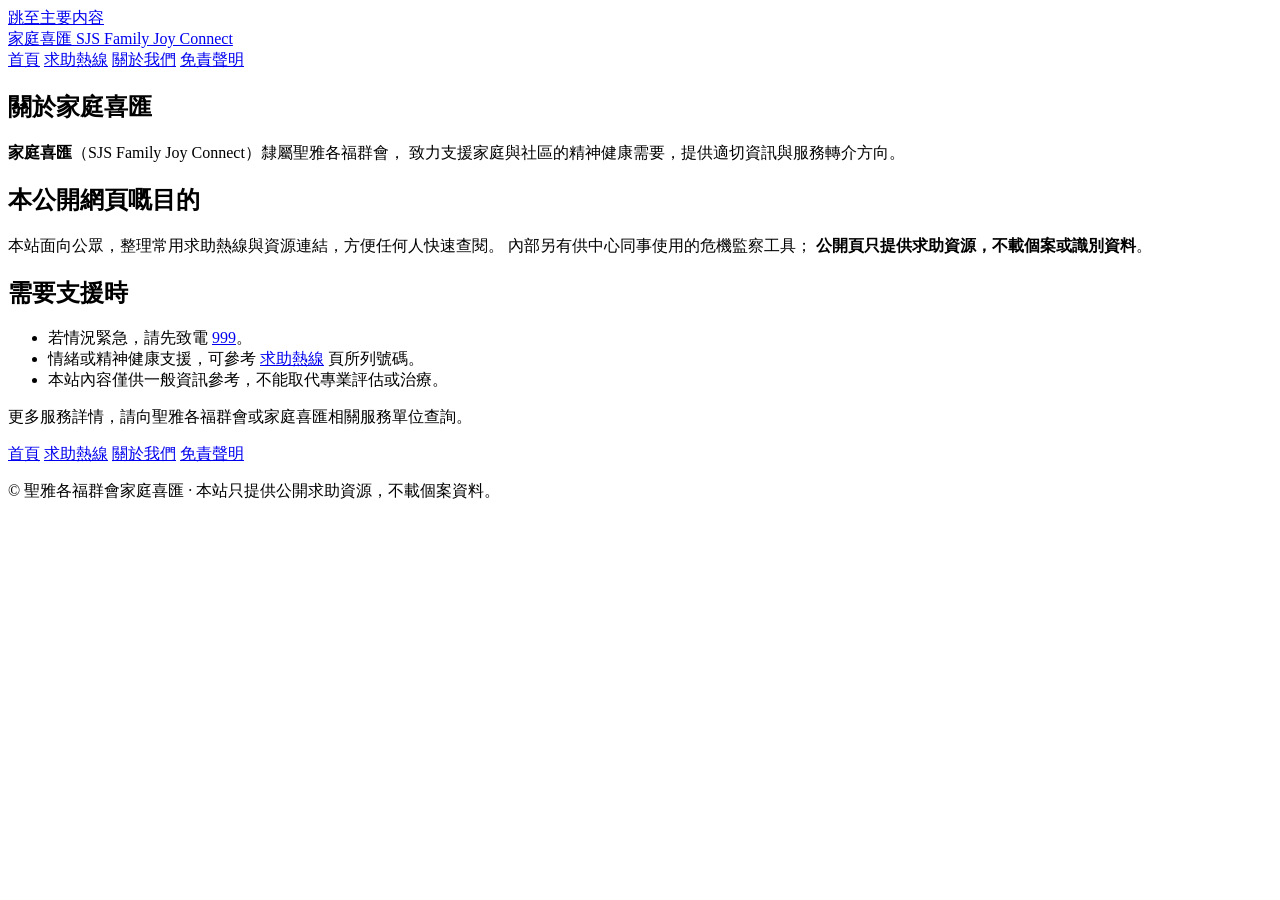
==== about.html @ 3e7db706 "Add Family Joy Connect MH public resource site" ====
<!DOCTYPE html>
<html lang="zh-Hant">
<head>
  <meta charset="utf-8">
  <meta name="viewport" content="width=device-width, initial-scale=1">
  <meta name="description" content="關於聖雅各福群會家庭喜匯（SJS Family Joy Connect）。">
  <title>關於我們｜家庭喜匯</title>
  <link rel="stylesheet" href="styles.css">
</head>
<body>
  <a class="skip-link" href="#main">跳至主要内容</a>

  <header class="site-header">
    <div class="header-inner">
      <a class="brand" href="index.html">
        <span class="brand-name">家庭喜匯</span>
        <span class="brand-sub">SJS Family Joy Connect</span>
      </a>
      <nav class="nav" aria-label="主要導覽">
        <a href="index.html">首頁</a>
        <a href="hotlines.html">求助熱線</a>
        <a href="about.html" aria-current="page">關於我們</a>
        <a href="disclaimer.html">免責聲明</a>
      </nav>
    </div>
  </header>

  <main id="main">
    <article class="prose">
      <h1>關於家庭喜匯</h1>
      <p>
        <strong>家庭喜匯</strong>（SJS Family Joy Connect）隸屬聖雅各福群會，
        致力支援家庭與社區的精神健康需要，提供適切資訊與服務轉介方向。
      </p>
      <h2>本公開網頁嘅目的</h2>
      <p>
        本站面向公眾，整理常用求助熱線與資源連結，方便任何人快速查閱。
        內部另有供中心同事使用的危機監察工具；
        <strong>公開頁只提供求助資源，不載個案或識別資料</strong>。
      </p>
      <h2>需要支援時</h2>
      <ul>
        <li>若情況緊急，請先致電 <a href="tel:999">999</a>。</li>
        <li>情緒或精神健康支援，可參考 <a href="hotlines.html">求助熱線</a> 頁所列號碼。</li>
        <li>本站內容僅供一般資訊參考，不能取代專業評估或治療。</li>
      </ul>
      <p>
        更多服務詳情，請向聖雅各福群會或家庭喜匯相關服務單位查詢。
      </p>
    </article>
  </main>

  <footer class="site-footer">
    <div class="footer-inner">
      <nav class="footer-nav" aria-label="頁尾導覽">
        <a href="index.html">首頁</a>
        <a href="hotlines.html">求助熱線</a>
        <a href="about.html">關於我們</a>
        <a href="disclaimer.html">免責聲明</a>
      </nav>
      <p class="footer-copy">
        © 聖雅各福群會家庭喜匯 · 本站只提供公開求助資源，不載個案資料。
      </p>
    </div>
  </footer>
</body>
</html>
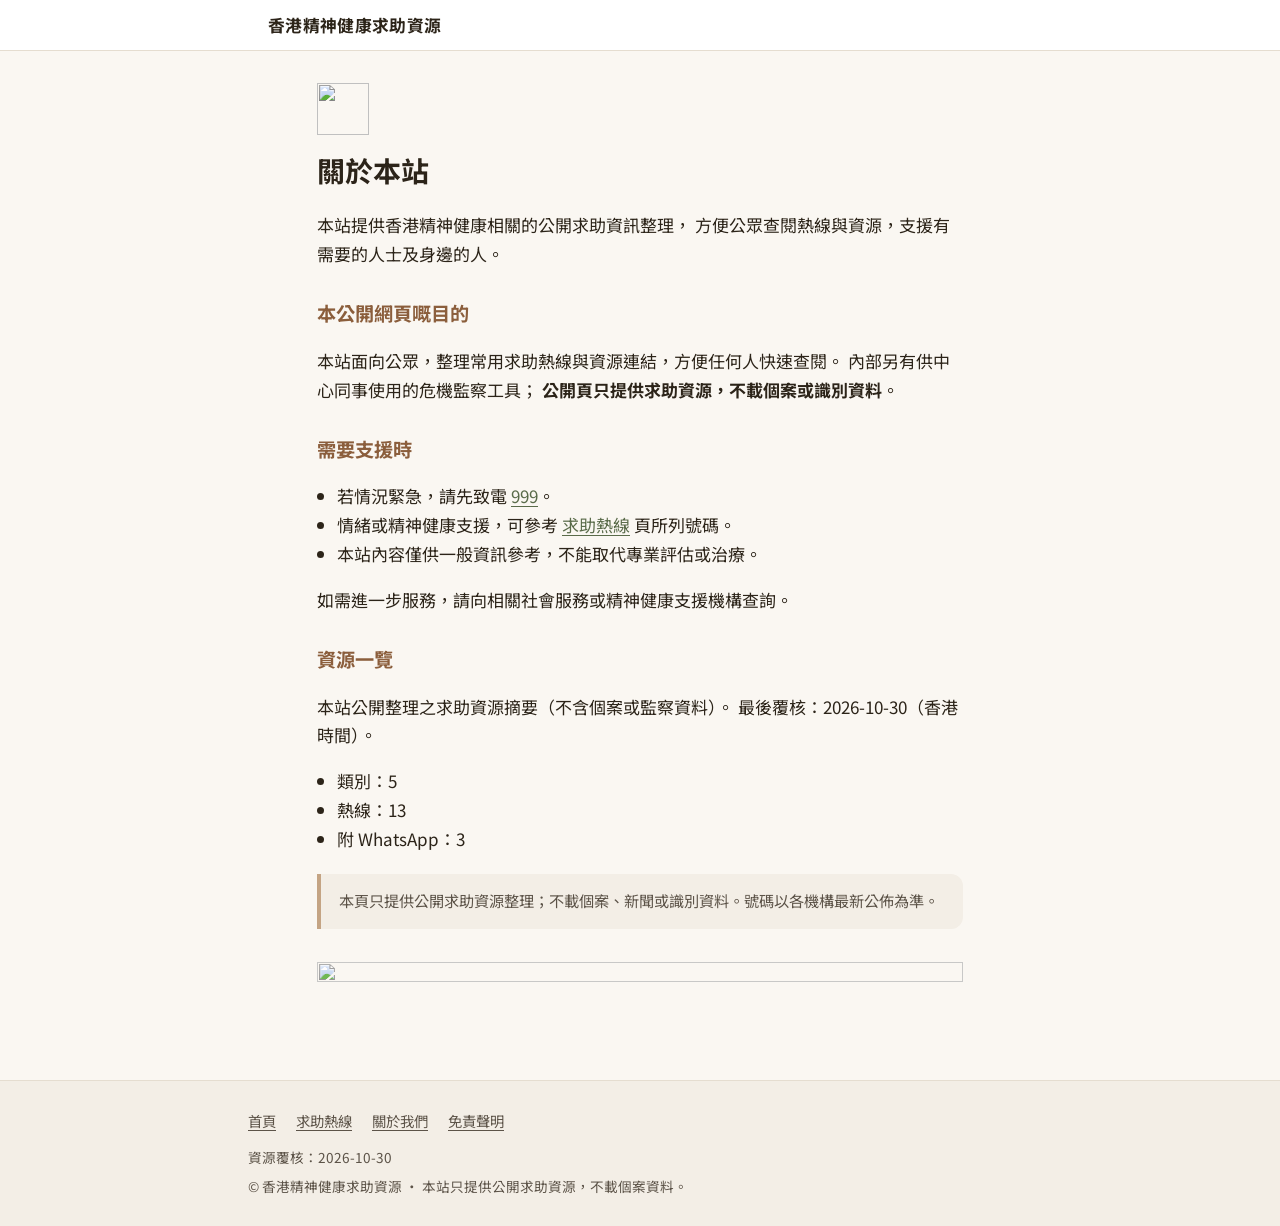
==== commit d2a76aee: "Neutral public MH help resources + assets (Pages)" ====
--- a/about.html
+++ b/about.html
@@ -3,8 +3,12 @@
 <head>
   <meta charset="utf-8">
   <meta name="viewport" content="width=device-width, initial-scale=1">
-  <meta name="description" content="關於聖雅各福群會家庭喜匯（SJS Family Joy Connect）。">
-  <title>關於我們｜家庭喜匯</title>
+  <meta name="description" content="關於香港精神健康求助資源公開網頁。">
+  <title>關於我們｜香港精神健康求助資源</title>
+  <link rel="preconnect" href="https://fonts.googleapis.com">
+  <link rel="preconnect" href="https://fonts.gstatic.com" crossorigin>
+  <link href="https://fonts.googleapis.com/css2?family=Noto+Sans+TC:wght@400;600;700&display=swap" rel="stylesheet">
+  <link rel="icon" href="assets/favicon-mark.svg" type="image/svg+xml">
   <link rel="stylesheet" href="styles.css">
 </head>
 <body>
@@ -13,24 +17,32 @@
   <header class="site-header">
     <div class="header-inner">
       <a class="brand" href="index.html">
-        <span class="brand-name">家庭喜匯</span>
-        <span class="brand-sub">SJS Family Joy Connect</span>
+        <span class="brand-name">香港精神健康求助資源</span>
       </a>
-      <nav class="nav" aria-label="主要導覽">
-        <a href="index.html">首頁</a>
-        <a href="hotlines.html">求助熱線</a>
-        <a href="about.html" aria-current="page">關於我們</a>
-        <a href="disclaimer.html">免責聲明</a>
-      </nav>
+      <details class="nav-drawer">
+        <summary class="nav-toggle">
+          <span class="nav-toggle-label-closed">開啟選單</span>
+          <span class="nav-toggle-label-open">關閉選單</span>
+        </summary>
+        <nav class="nav" aria-label="主要導覽">
+          <a href="index.html">首頁</a>
+          <a href="hotlines.html">求助熱線</a>
+          <a href="about.html" aria-current="page">關於我們</a>
+          <a href="disclaimer.html">免責聲明</a>
+        </nav>
+      </details>
     </div>
   </header>
 
   <main id="main">
     <article class="prose">
-      <h1>關於家庭喜匯</h1>
+      <p class="page-icon-wrap" aria-hidden="true">
+        <img class="page-icon" src="assets/icons/icon-about.png" alt="" width="52" height="52" loading="lazy" decoding="async">
+      </p>
+      <h1>關於本站</h1>
       <p>
-        <strong>家庭喜匯</strong>（SJS Family Joy Connect）隸屬聖雅各福群會，
-        致力支援家庭與社區的精神健康需要，提供適切資訊與服務轉介方向。
+        本站提供香港精神健康相關的公開求助資訊整理，
+        方便公眾查閱熱線與資源，支援有需要的人士及身邊的人。
       </p>
       <h2>本公開網頁嘅目的</h2>
       <p>
@@ -45,7 +57,24 @@
         <li>本站內容僅供一般資訊參考，不能取代專業評估或治療。</li>
       </ul>
       <p>
-        更多服務詳情，請向聖雅各福群會或家庭喜匯相關服務單位查詢。
+        如需進一步服務，請向相關社會服務或精神健康支援機構查詢。
+      </p>
+
+      <h2>資源一覽</h2>
+      <p>
+        本站公開整理之求助資源摘要（不含個案或監察資料）。
+        最後覆核：<time datetime="2026-10-30">2026-10-30</time>（香港時間）。
+      </p>
+      <ul>
+        <li>類別：5</li>
+        <li>熱線：13</li>
+        <li>附 WhatsApp：3</li>
+      </ul>
+      <aside class="note" role="note">
+        本頁只提供公開求助資源整理；不載個案、新聞或識別資料。號碼以各機構最新公佈為準。
+      </aside>
+      <p class="deco-wrap" aria-hidden="true">
+        <img class="deco-wave" src="assets/deco/deco-soft-wave.svg" alt="" width="720" height="80" loading="lazy" decoding="async">
       </p>
     </article>
   </main>
@@ -58,8 +87,9 @@
         <a href="about.html">關於我們</a>
         <a href="disclaimer.html">免責聲明</a>
       </nav>
+      <p class="footer-meta">資源覆核：<time datetime="2026-10-30">2026-10-30</time></p>
       <p class="footer-copy">
-        © 聖雅各福群會家庭喜匯 · 本站只提供公開求助資源，不載個案資料。
+        © 香港精神健康求助資源 · 本站只提供公開求助資源，不載個案資料。
       </p>
     </div>
   </footer>
--- a/styles.css
+++ b/styles.css
@@ -0,0 +1,566 @@
+/* HK MH public resources — warm calm palette · accessible contrast · mobile-first */
+
+:root {
+  --bg: #faf7f2;
+  --bg-card: #ffffff;
+  --bg-soft: #f3eee6;
+  --ink: #2c2419;
+  --ink-muted: #5c5348;
+  --accent: #8b5e3c;
+  --accent-soft: #c4a484;
+  --accent-hover: #6e4a30;
+  --link: #5a6b4a;
+  --link-hover: #3f4d34;
+  --border: #e5ddd0;
+  --focus: #2c6e49;
+  --urgent-bg: #f8f0e8;
+  --urgent-border: #c9895a;
+  --radius: 12px;
+  --shadow: 0 2px 12px rgba(44, 36, 25, 0.06);
+  --font: "Noto Sans TC", "PingFang TC", "Microsoft JhengHei", "Heiti TC",
+    system-ui, -apple-system, sans-serif;
+  --max: 720px;
+}
+
+*,
+*::before,
+*::after {
+  box-sizing: border-box;
+}
+
+html {
+  scroll-behavior: smooth;
+}
+
+body {
+  margin: 0;
+  min-height: 100vh;
+  display: flex;
+  flex-direction: column;
+  font-family: var(--font);
+  font-size: 1.0625rem;
+  line-height: 1.7;
+  color: var(--ink);
+  background: var(--bg);
+  -webkit-font-smoothing: antialiased;
+}
+
+a {
+  color: var(--link);
+  text-decoration-thickness: 1px;
+  text-underline-offset: 0.2em;
+}
+
+a:hover {
+  color: var(--link-hover);
+}
+
+a:focus-visible,
+button:focus-visible {
+  outline: 3px solid var(--focus);
+  outline-offset: 3px;
+}
+
+.skip-link {
+  position: absolute;
+  left: -9999px;
+  top: 0;
+  background: var(--ink);
+  color: #fff;
+  padding: 0.75rem 1rem;
+  z-index: 100;
+}
+
+.skip-link:focus {
+  left: 0.5rem;
+  top: 0.5rem;
+}
+
+.site-header {
+  background: var(--bg-card);
+  border-bottom: 1px solid var(--border);
+  position: sticky;
+  top: 0;
+  z-index: 50;
+}
+
+.header-inner {
+  max-width: calc(var(--max) + 4rem);
+  margin: 0 auto;
+  padding: 0.85rem 1.25rem;
+  display: flex;
+  flex-wrap: wrap;
+  align-items: center;
+  justify-content: space-between;
+  gap: 0.75rem 1.5rem;
+}
+
+.brand {
+  display: flex;
+  flex-direction: column;
+  gap: 0.1rem;
+  text-decoration: none;
+  color: var(--ink);
+}
+
+.brand:hover {
+  color: var(--accent);
+}
+
+.brand-name {
+  font-weight: 700;
+  font-size: clamp(0.95rem, 2.8vw, 1.05rem);
+  letter-spacing: 0.02em;
+  line-height: 1.35;
+  max-width: 14em;
+}
+
+
+/* Nav drawer: details/summary on narrow, inline on wide */
+.nav-drawer {
+  position: relative;
+  margin: 0;
+}
+
+.nav-drawer > summary {
+  list-style: none;
+  cursor: pointer;
+  user-select: none;
+  display: inline-flex;
+  align-items: center;
+  justify-content: center;
+  min-height: 44px;
+  min-width: 44px;
+  padding: 0.4rem 0.9rem;
+  border-radius: 999px;
+  border: 1px solid var(--border);
+  background: var(--bg-soft);
+  color: var(--ink);
+  font-family: inherit;
+  font-size: 0.95rem;
+  font-weight: 600;
+}
+
+.nav-drawer > summary::-webkit-details-marker {
+  display: none;
+}
+
+.nav-drawer > summary::marker {
+  content: "";
+}
+
+.nav-drawer > summary:hover {
+  border-color: var(--accent-soft);
+  color: var(--accent);
+}
+
+.nav-drawer > summary:focus-visible {
+  outline: 3px solid var(--focus);
+  outline-offset: 3px;
+}
+
+.nav-toggle-label-open {
+  display: none;
+}
+
+.nav-drawer[open] .nav-toggle-label-closed {
+  display: none;
+}
+
+.nav-drawer[open] .nav-toggle-label-open {
+  display: inline;
+}
+
+.nav {
+  display: flex;
+  flex-direction: column;
+  gap: 0.15rem;
+  margin-top: 0.5rem;
+  padding: 0.5rem 0;
+  border-top: 1px solid var(--border);
+}
+
+.nav a {
+  color: var(--ink-muted);
+  text-decoration: none;
+  font-size: 1rem;
+  min-height: 44px;
+  display: flex;
+  align-items: center;
+  padding: 0.35rem 0.5rem;
+  border-radius: 8px;
+  border-bottom: none;
+  border-left: 3px solid transparent;
+}
+
+.nav a:hover,
+.nav a[aria-current="page"] {
+  color: var(--accent);
+  background: var(--bg-soft);
+  border-left-color: var(--accent-soft);
+}
+
+/* Wide: inline nav, hide summary toggle */
+@media (min-width: 641px) {
+  .header-inner {
+    flex-wrap: nowrap;
+  }
+
+  .nav-drawer {
+    display: contents;
+  }
+
+  .nav-drawer > summary {
+    display: none;
+  }
+
+  .nav {
+    flex-direction: row;
+    flex-wrap: wrap;
+    align-items: center;
+    gap: 0.35rem 1rem;
+    margin-top: 0;
+    padding: 0;
+    border-top: none;
+  }
+
+  .nav a {
+    min-height: auto;
+    padding: 0.25rem 0;
+    border-radius: 0;
+    border-left: none;
+    border-bottom: 2px solid transparent;
+    background: transparent;
+  }
+
+  .nav a:hover,
+  .nav a[aria-current="page"] {
+    background: transparent;
+    border-left-color: transparent;
+    border-bottom-color: var(--accent-soft);
+  }
+}
+
+main {
+  max-width: calc(var(--max) + 4rem);
+  margin: 0 auto;
+  padding: 2rem 1.25rem 3rem;
+}
+
+.hero {
+  margin-bottom: 2rem;
+}
+
+.hero h1 {
+  font-size: clamp(1.6rem, 4vw, 2rem);
+  font-weight: 700;
+  line-height: 1.35;
+  margin: 0 0 0.75rem;
+  color: var(--ink);
+}
+
+.lead {
+  font-size: 1.1rem;
+  color: var(--ink-muted);
+  margin: 0 0 1.25rem;
+  max-width: 38em;
+}
+
+.note {
+  background: var(--bg-soft);
+  border-left: 4px solid var(--accent-soft);
+  padding: 0.9rem 1.1rem;
+  border-radius: 0 var(--radius) var(--radius) 0;
+  color: var(--ink-muted);
+  font-size: 0.95rem;
+  margin: 1.25rem 0;
+}
+
+.card-grid {
+  display: grid;
+  gap: 1rem;
+  margin: 1.5rem 0;
+}
+
+@media (min-width: 560px) {
+  .card-grid {
+    grid-template-columns: 1fr 1fr;
+  }
+}
+
+.card {
+  background: var(--bg-card);
+  border: 1px solid var(--border);
+  border-radius: var(--radius);
+  padding: 1.25rem 1.35rem;
+  box-shadow: var(--shadow);
+  text-decoration: none;
+  color: inherit;
+  display: block;
+  transition: border-color 0.15s, box-shadow 0.15s;
+}
+
+a.card:hover {
+  border-color: var(--accent-soft);
+  box-shadow: 0 4px 16px rgba(44, 36, 25, 0.1);
+  color: inherit;
+}
+
+.card h2 {
+  font-size: 1.15rem;
+  margin: 0 0 0.4rem;
+  color: var(--accent);
+}
+
+.card p {
+  margin: 0;
+  color: var(--ink-muted);
+  font-size: 0.95rem;
+}
+
+.section-title {
+  font-size: 1.35rem;
+  margin: 2rem 0 1rem;
+  padding-bottom: 0.4rem;
+  border-bottom: 1px solid var(--border);
+}
+
+.hotline-list {
+  list-style: none;
+  margin: 0;
+  padding: 0;
+  display: flex;
+  flex-direction: column;
+  gap: 0.85rem;
+}
+
+.hotline {
+  background: var(--bg-card);
+  border: 1px solid var(--border);
+  border-radius: var(--radius);
+  padding: 1.1rem 1.25rem;
+  box-shadow: var(--shadow);
+}
+
+.hotline.urgent {
+  background: var(--urgent-bg);
+  border-color: var(--urgent-border);
+}
+
+.hotline-name {
+  font-weight: 700;
+  font-size: 1.05rem;
+  margin: 0 0 0.35rem;
+}
+
+.hotline-num {
+  font-size: 1.2rem;
+  font-weight: 600;
+  letter-spacing: 0.02em;
+  margin: 0.2rem 0;
+}
+
+.hotline-num a {
+  color: var(--accent);
+  text-decoration: none;
+  font-variant-numeric: tabular-nums;
+}
+
+.hotline-num a:hover {
+  color: var(--accent-hover);
+  text-decoration: underline;
+}
+
+.hotline-note {
+  font-size: 0.9rem;
+  color: var(--ink-muted);
+  margin: 0.35rem 0 0;
+}
+
+.badge {
+  display: inline-block;
+  font-size: 0.75rem;
+  font-weight: 600;
+  letter-spacing: 0.03em;
+  padding: 0.15rem 0.5rem;
+  border-radius: 999px;
+  background: var(--accent);
+  color: #fff;
+  margin-left: 0.4rem;
+  vertical-align: middle;
+}
+
+.prose {
+  max-width: 38em;
+}
+
+.prose h1 {
+  font-size: 1.75rem;
+  margin: 0 0 1rem;
+}
+
+.prose h2 {
+  font-size: 1.2rem;
+  margin: 1.75rem 0 0.6rem;
+  color: var(--accent);
+}
+
+.prose p,
+.prose li {
+  color: var(--ink);
+}
+
+.prose ul {
+  padding-left: 1.25rem;
+}
+
+.site-footer {
+  border-top: 1px solid var(--border);
+  background: var(--bg-soft);
+  padding: 1.75rem 1.25rem;
+  margin-top: auto;
+}
+
+.footer-inner {
+  max-width: calc(var(--max) + 4rem);
+  margin: 0 auto;
+  font-size: 0.9rem;
+  color: var(--ink-muted);
+}
+
+.footer-inner a {
+  color: var(--ink-muted);
+}
+
+.footer-nav {
+  display: flex;
+  flex-wrap: wrap;
+  gap: 0.5rem 1.25rem;
+  margin-bottom: 0.75rem;
+}
+
+.footer-meta {
+  margin: 0 0 0.35rem;
+  font-size: 0.85rem;
+}
+
+.footer-copy {
+  margin: 0;
+  font-size: 0.85rem;
+}
+
+.cta-row {
+  display: flex;
+  flex-wrap: wrap;
+  gap: 0.75rem;
+  margin: 1.5rem 0;
+}
+
+.btn {
+  display: inline-block;
+  padding: 0.7rem 1.25rem;
+  border-radius: 999px;
+  font-weight: 600;
+  font-size: 1rem;
+  text-decoration: none;
+  border: 2px solid transparent;
+  transition: background 0.15s, color 0.15s, border-color 0.15s;
+}
+
+.btn-primary {
+  background: var(--accent);
+  color: #fff;
+}
+
+.btn-primary:hover {
+  background: var(--accent-hover);
+  color: #fff;
+}
+
+.btn-secondary {
+  background: transparent;
+  color: var(--accent);
+  border-color: var(--accent-soft);
+}
+
+.btn-secondary:hover {
+  background: var(--bg-soft);
+  color: var(--accent-hover);
+}
+
+@media (prefers-reduced-motion: reduce) {
+  html {
+    scroll-behavior: auto;
+  }
+  .card {
+    transition: none;
+  }
+}
+
+
+/* —— Illustration slots (PNG primary) —— */
+.hero-with-art {
+  display: grid;
+  gap: 1.25rem 1.5rem;
+  align-items: center;
+}
+
+@media (min-width: 720px) {
+  .hero-with-art {
+    grid-template-columns: 1.1fr 0.9fr;
+  }
+}
+
+.hero-art {
+  margin: 0;
+  text-align: center;
+}
+
+.hero-art img {
+  display: block;
+  width: 100%;
+  max-width: min(100%, 640px);
+  height: auto;
+  margin: 0 auto;
+  border-radius: var(--radius);
+}
+
+.card-icon {
+  display: block;
+  width: 56px;
+  height: 56px;
+  object-fit: contain;
+  margin: 0 0 0.65rem;
+}
+
+.section-icon {
+  display: inline-block;
+  width: 32px;
+  height: 32px;
+  object-fit: contain;
+  vertical-align: -0.35em;
+  margin-right: 0.35rem;
+}
+
+.page-icon-wrap {
+  margin: 0 0 0.75rem;
+}
+
+.page-icon {
+  display: block;
+  width: 52px;
+  height: 52px;
+  object-fit: contain;
+}
+
+.deco-wrap {
+  margin: 2rem 0 0;
+}
+
+.deco-wave {
+  display: block;
+  width: 100%;
+  max-width: 720px;
+  height: auto;
+  opacity: 0.85;
+}
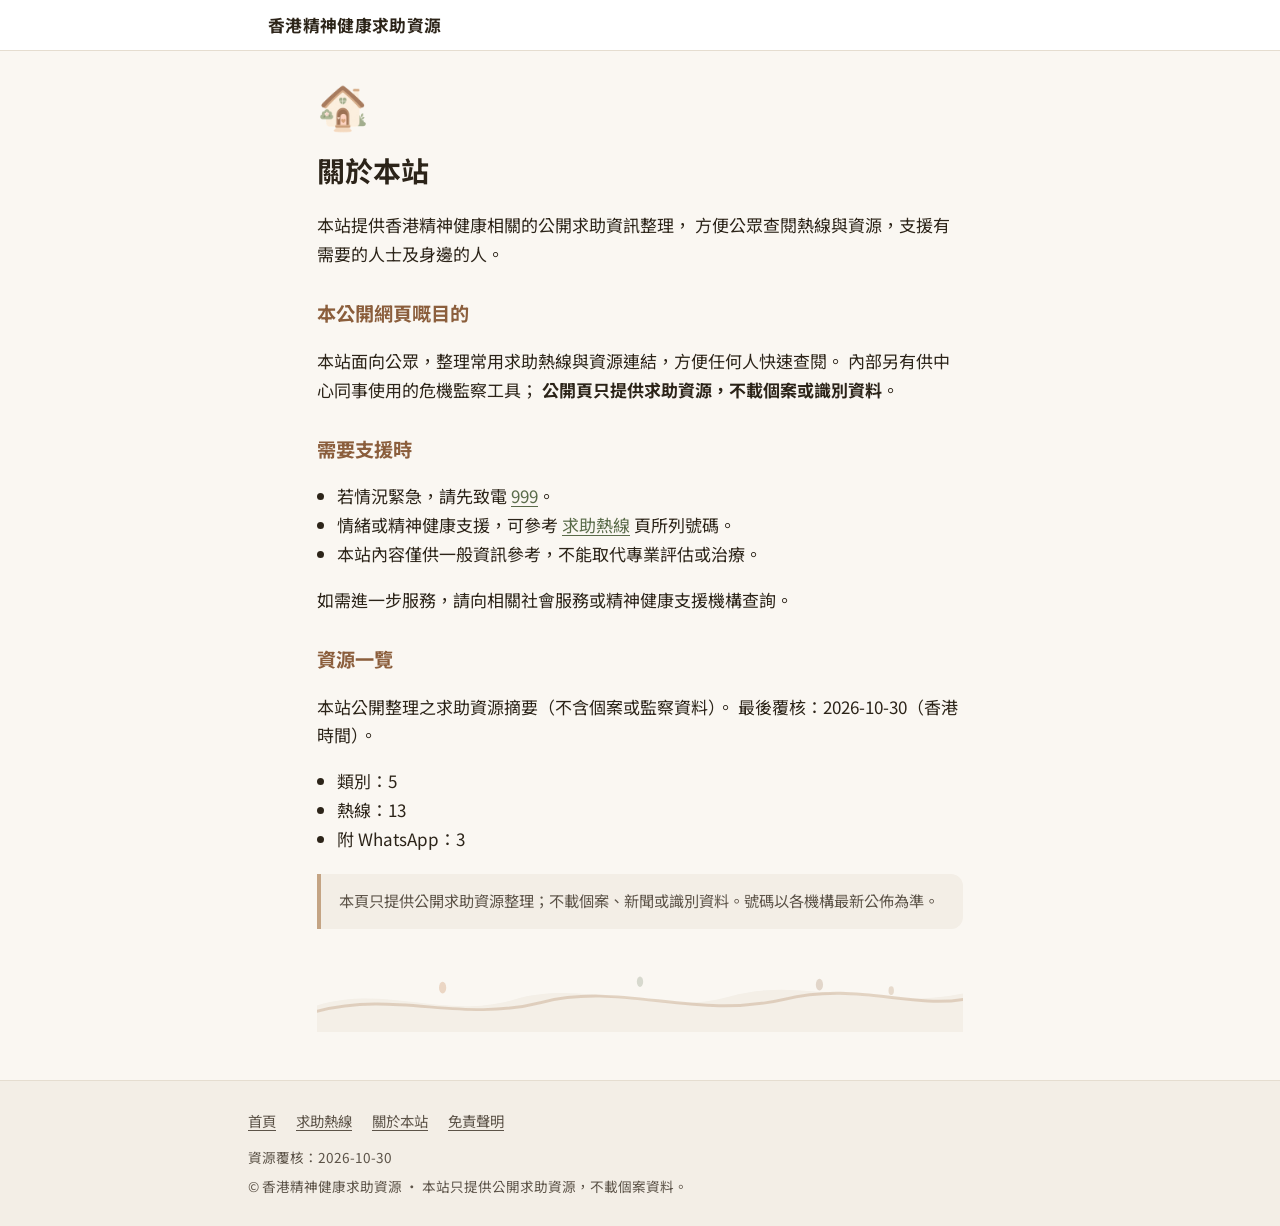
==== commit 15309d94: "Fix README; sync 關於本站 HTML" ====
--- a/about.html
+++ b/about.html
@@ -4,7 +4,7 @@
   <meta charset="utf-8">
   <meta name="viewport" content="width=device-width, initial-scale=1">
   <meta name="description" content="關於香港精神健康求助資源公開網頁。">
-  <title>關於我們｜香港精神健康求助資源</title>
+  <title>關於本站｜香港精神健康求助資源</title>
   <link rel="preconnect" href="https://fonts.googleapis.com">
   <link rel="preconnect" href="https://fonts.gstatic.com" crossorigin>
   <link href="https://fonts.googleapis.com/css2?family=Noto+Sans+TC:wght@400;600;700&display=swap" rel="stylesheet">
@@ -27,7 +27,7 @@
         <nav class="nav" aria-label="主要導覽">
           <a href="index.html">首頁</a>
           <a href="hotlines.html">求助熱線</a>
-          <a href="about.html" aria-current="page">關於我們</a>
+          <a href="about.html" aria-current="page">關於本站</a>
           <a href="disclaimer.html">免責聲明</a>
         </nav>
       </details>
@@ -84,7 +84,7 @@
       <nav class="footer-nav" aria-label="頁尾導覽">
         <a href="index.html">首頁</a>
         <a href="hotlines.html">求助熱線</a>
-        <a href="about.html">關於我們</a>
+        <a href="about.html">關於本站</a>
         <a href="disclaimer.html">免責聲明</a>
       </nav>
       <p class="footer-meta">資源覆核：<time datetime="2026-10-30">2026-10-30</time></p>
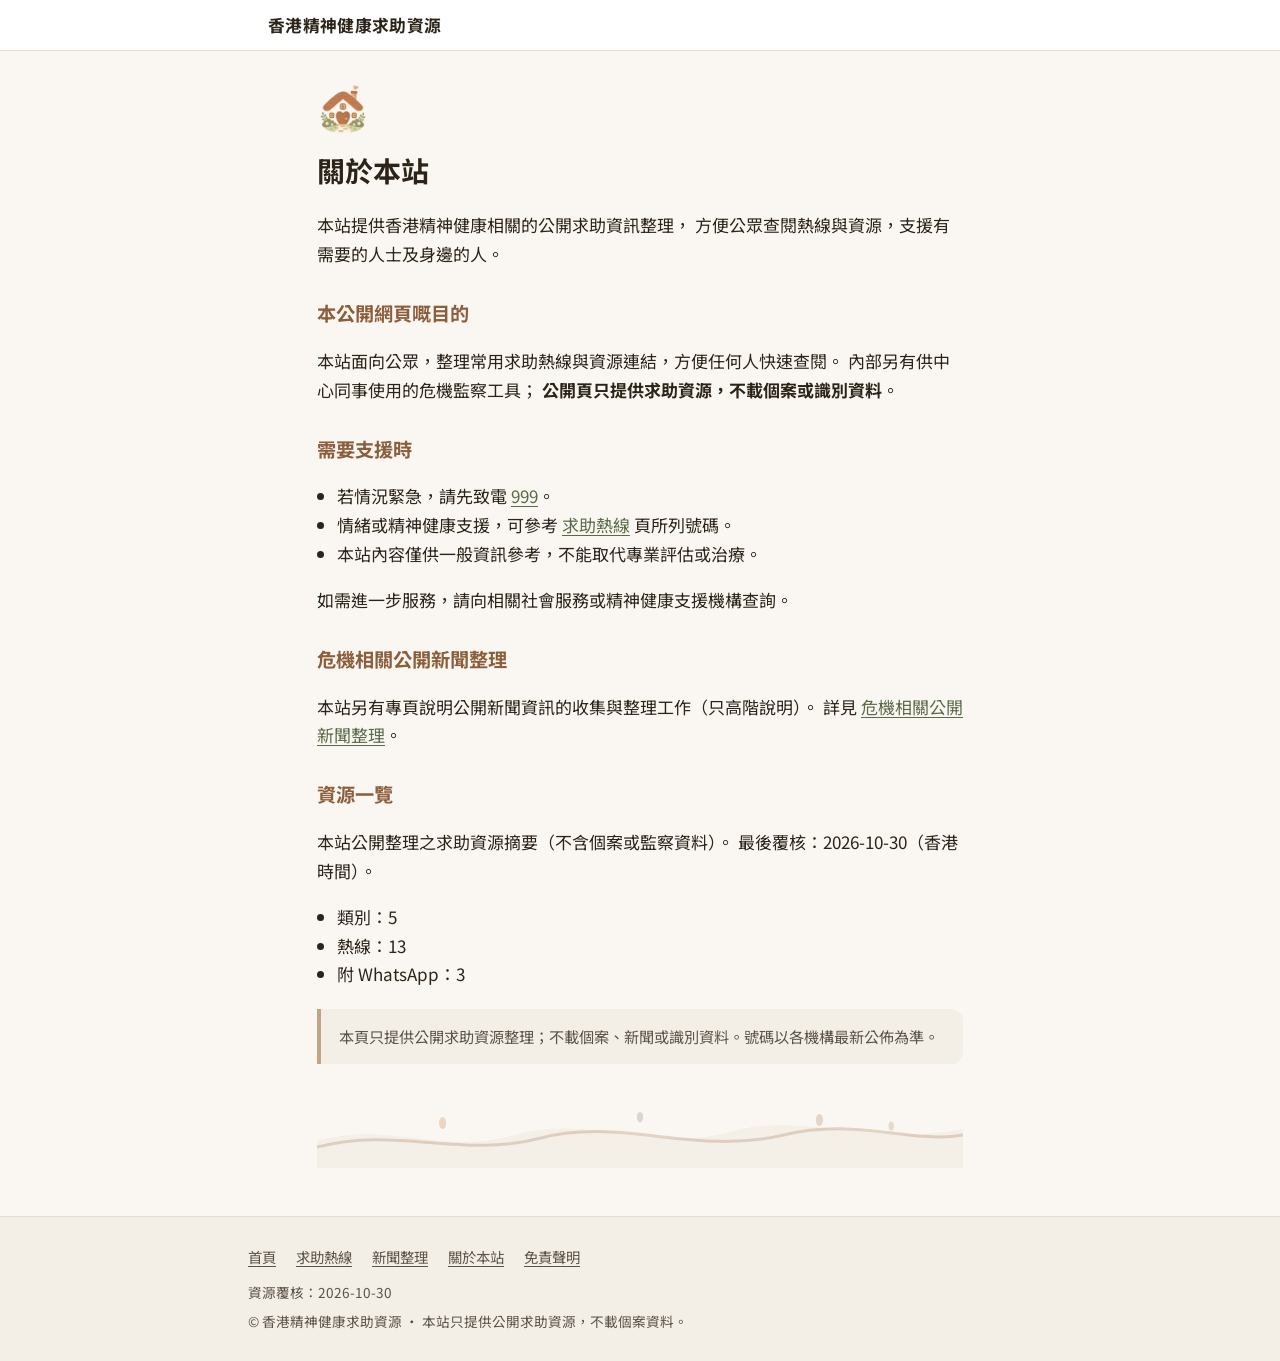
==== commit d752b146: "Add news-overview; sync nav, assets, stats JSON" ====
--- a/about.html
+++ b/about.html
@@ -27,6 +27,7 @@
         <nav class="nav" aria-label="主要導覽">
           <a href="index.html">首頁</a>
           <a href="hotlines.html">求助熱線</a>
+          <a href="news-overview.html">新聞整理</a>
           <a href="about.html" aria-current="page">關於本站</a>
           <a href="disclaimer.html">免責聲明</a>
         </nav>
@@ -60,6 +61,11 @@
         如需進一步服務，請向相關社會服務或精神健康支援機構查詢。
       </p>
 
+      <h2>危機相關公開新聞整理</h2>
+      <p>
+        本站另有專頁說明公開新聞資訊的收集與整理工作（只高階說明）。
+        詳見 <a href="news-overview.html">危機相關公開新聞整理</a>。
+      </p>
       <h2>資源一覽</h2>
       <p>
         本站公開整理之求助資源摘要（不含個案或監察資料）。
@@ -84,6 +90,7 @@
       <nav class="footer-nav" aria-label="頁尾導覽">
         <a href="index.html">首頁</a>
         <a href="hotlines.html">求助熱線</a>
+        <a href="news-overview.html">新聞整理</a>
         <a href="about.html">關於本站</a>
         <a href="disclaimer.html">免責聲明</a>
       </nav>
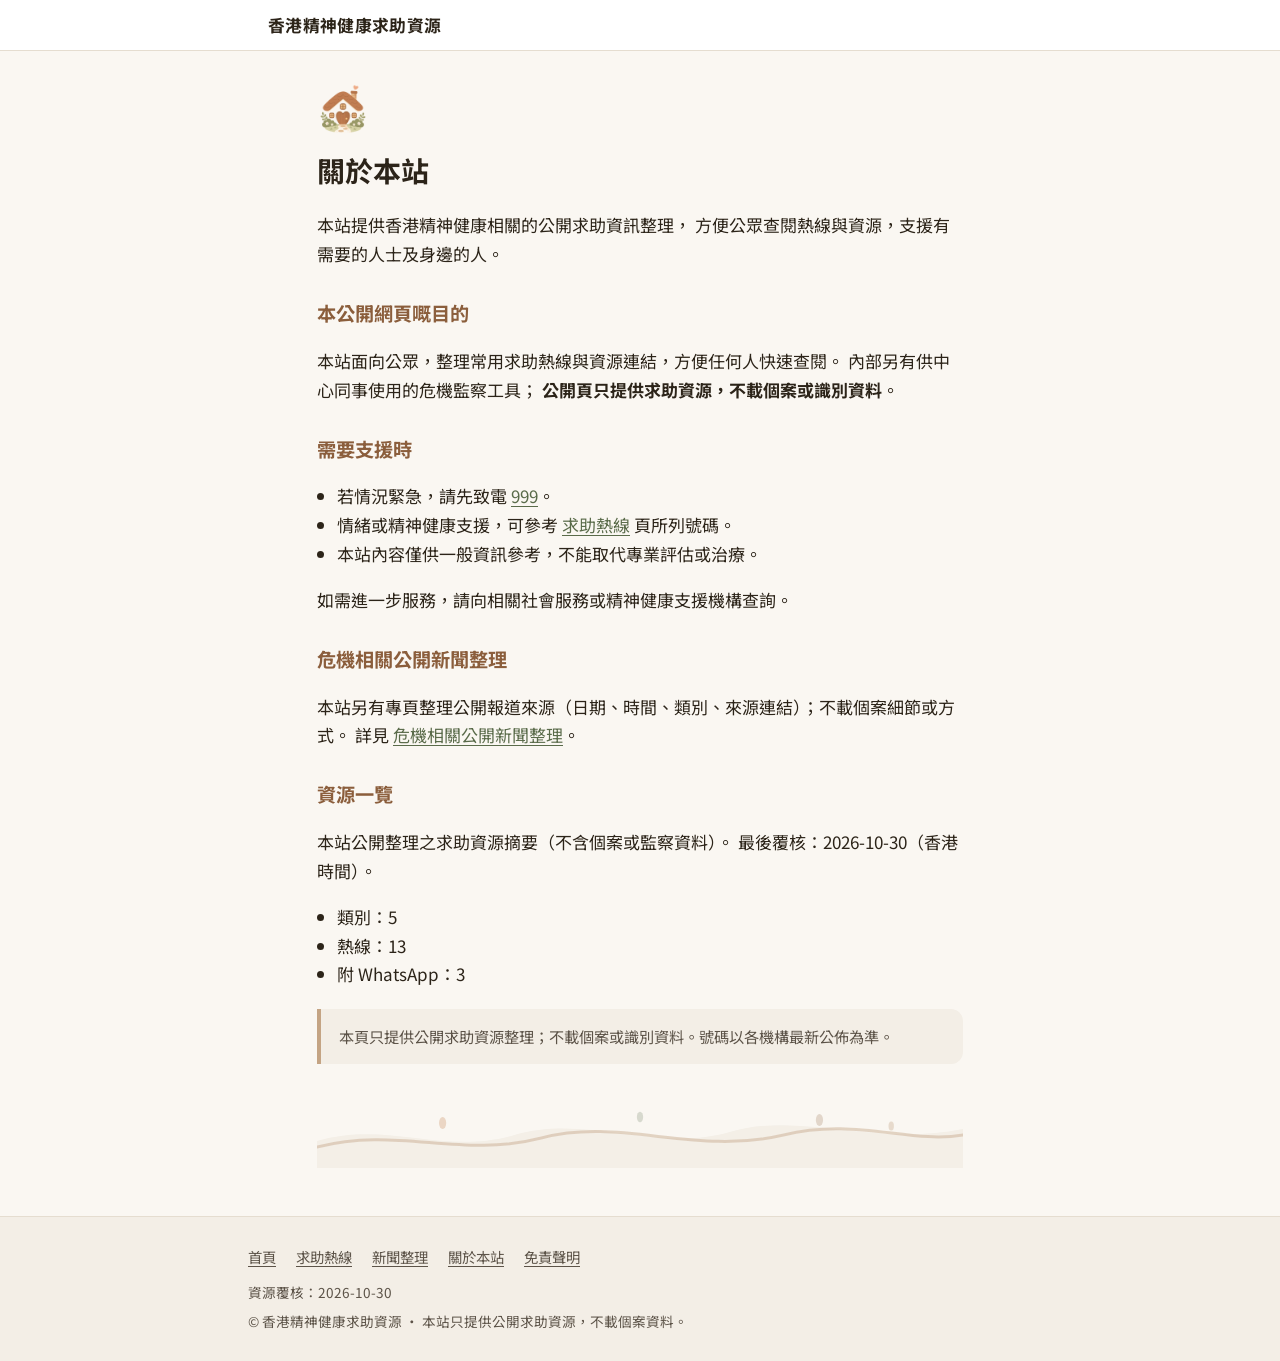
==== commit ea037ea7: "Add public news feed and district filters" ====
--- a/about.html
+++ b/about.html
@@ -63,7 +63,7 @@
 
       <h2>危機相關公開新聞整理</h2>
       <p>
-        本站另有專頁說明公開新聞資訊的收集與整理工作（只高階說明）。
+        本站另有專頁整理公開報道來源（日期、時間、類別、來源連結）；不載個案細節或方式。
         詳見 <a href="news-overview.html">危機相關公開新聞整理</a>。
       </p>
       <h2>資源一覽</h2>
@@ -77,7 +77,7 @@
         <li>附 WhatsApp：3</li>
       </ul>
       <aside class="note" role="note">
-        本頁只提供公開求助資源整理；不載個案、新聞或識別資料。號碼以各機構最新公佈為準。
+        本頁只提供公開求助資源整理；不載個案或識別資料。號碼以各機構最新公佈為準。
       </aside>
       <p class="deco-wrap" aria-hidden="true">
         <img class="deco-wave" src="assets/deco/deco-soft-wave.svg" alt="" width="720" height="80" loading="lazy" decoding="async">
--- a/styles.css
+++ b/styles.css
@@ -564,3 +564,241 @@
   height: auto;
   opacity: 0.85;
 }
+
+/* —— Public news feed list —— */
+.news-feed-meta {
+  font-size: 0.9rem;
+  color: var(--ink-muted);
+  margin: 0 0 0.75rem;
+}
+
+.news-feed-status {
+  font-size: 0.95rem;
+  color: var(--ink-muted);
+  background: var(--bg-soft);
+  border: 1px dashed var(--border);
+  border-radius: var(--radius);
+  padding: 1rem 1.15rem;
+  margin: 0 0 1.25rem;
+}
+
+.news-feed-list {
+  list-style: none;
+  margin: 0 0 1.75rem;
+  padding: 0;
+  display: flex;
+  flex-direction: column;
+  gap: 0.75rem;
+  max-width: 100%;
+}
+
+.news-feed-item {
+  background: var(--bg-card);
+  border: 1px solid var(--border);
+  border-radius: var(--radius);
+  padding: 0.95rem 1.15rem;
+  box-shadow: var(--shadow);
+  display: flex;
+  flex-direction: column;
+  gap: 0.45rem;
+}
+
+.news-feed-title {
+  margin: 0;
+  font-size: 1.05rem;
+  font-weight: 700;
+  line-height: 1.45;
+  color: var(--ink);
+}
+
+.news-feed-title-missing {
+  font-weight: 600;
+  color: var(--ink-muted);
+}
+
+.news-feed-meta-row {
+  display: flex;
+  flex-wrap: wrap;
+  align-items: baseline;
+  gap: 0.4rem 0.75rem;
+}
+
+.news-feed-when {
+  font-variant-numeric: tabular-nums;
+  font-weight: 600;
+  font-size: 0.95rem;
+  color: var(--ink);
+}
+
+.news-feed-cat {
+  margin: 0;
+}
+
+.news-cat-badge {
+  display: inline-block;
+  font-size: 0.78rem;
+  font-weight: 600;
+  letter-spacing: 0.02em;
+  padding: 0.2rem 0.55rem;
+  border-radius: 999px;
+  background: var(--bg-soft);
+  color: var(--accent);
+  border: 1px solid var(--border);
+}
+
+.news-feed-source {
+  font-size: 0.95rem;
+  color: var(--ink-muted);
+}
+
+.news-source-link {
+  font-weight: 600;
+  word-break: break-word;
+}
+
+.news-source-text {
+  color: var(--ink);
+}
+
+.visually-hidden {
+  position: absolute;
+  width: 1px;
+  height: 1px;
+  padding: 0;
+  margin: -1px;
+  overflow: hidden;
+  clip: rect(0, 0, 0, 0);
+  white-space: nowrap;
+  border: 0;
+}
+
+
+.news-feed-notes {
+  font-size: 0.9rem;
+  color: var(--ink-muted);
+  background: var(--bg-soft);
+  border-left: 4px solid var(--accent-soft);
+  border-radius: 0 var(--radius) var(--radius) 0;
+  padding: 0.85rem 1.1rem;
+  margin: 0 0 1rem;
+}
+
+.news-feed-notes p {
+  margin: 0 0 0.5rem;
+}
+
+.news-feed-notes p:last-child {
+  margin-bottom: 0;
+}
+
+
+/* —— News filters —— */
+.news-filters {
+  margin: 0 0 1.25rem;
+  padding: 1rem 1.15rem;
+  background: var(--bg-card);
+  border: 1px solid var(--border);
+  border-radius: var(--radius);
+  box-shadow: var(--shadow);
+  max-width: 100%;
+}
+
+.news-filter-fieldset {
+  border: 0;
+  margin: 0 0 1rem;
+  padding: 0;
+}
+
+.news-filter-fieldset legend {
+  font-weight: 700;
+  font-size: 0.95rem;
+  color: var(--accent);
+  margin-bottom: 0.5rem;
+  padding: 0;
+}
+
+.news-filter-chips {
+  display: flex;
+  flex-wrap: wrap;
+  gap: 0.45rem;
+}
+
+.news-filter-chip {
+  display: inline-flex;
+  align-items: center;
+  gap: 0.35rem;
+  padding: 0.35rem 0.7rem;
+  border-radius: 999px;
+  border: 1px solid var(--border);
+  background: var(--bg-soft);
+  font-size: 0.9rem;
+  cursor: pointer;
+  user-select: none;
+}
+
+.news-filter-chip:has(input:checked) {
+  border-color: var(--accent-soft);
+  background: #fff;
+  box-shadow: inset 0 0 0 1px var(--accent-soft);
+}
+
+.news-filter-chip input {
+  margin: 0;
+  accent-color: var(--accent);
+}
+
+.news-filter-hint {
+  margin: 0.55rem 0 0;
+  font-size: 0.85rem;
+  color: var(--ink-muted);
+}
+
+.news-filter-date-mode {
+  display: flex;
+  flex-wrap: wrap;
+  gap: 0.5rem 1rem;
+}
+
+.news-filter-radio {
+  display: inline-flex;
+  align-items: center;
+  gap: 0.35rem;
+  font-size: 0.95rem;
+  cursor: pointer;
+}
+
+.news-filter-date-range {
+  display: flex;
+  flex-wrap: wrap;
+  gap: 0.75rem 1.25rem;
+  margin-top: 0.75rem;
+}
+
+.news-filter-date-field {
+  display: flex;
+  flex-direction: column;
+  gap: 0.25rem;
+  font-size: 0.9rem;
+  color: var(--ink-muted);
+}
+
+.news-filter-date-field input[type="date"] {
+  font: inherit;
+  color: var(--ink);
+  padding: 0.4rem 0.55rem;
+  border: 1px solid var(--border);
+  border-radius: 8px;
+  background: #fff;
+  min-width: 10rem;
+}
+
+.news-filter-actions {
+  display: flex;
+  flex-wrap: wrap;
+  gap: 0.5rem;
+}
+
+.news-feed-regions {
+  font-size: 0.88rem;
+  color: var(--ink-muted);
+}
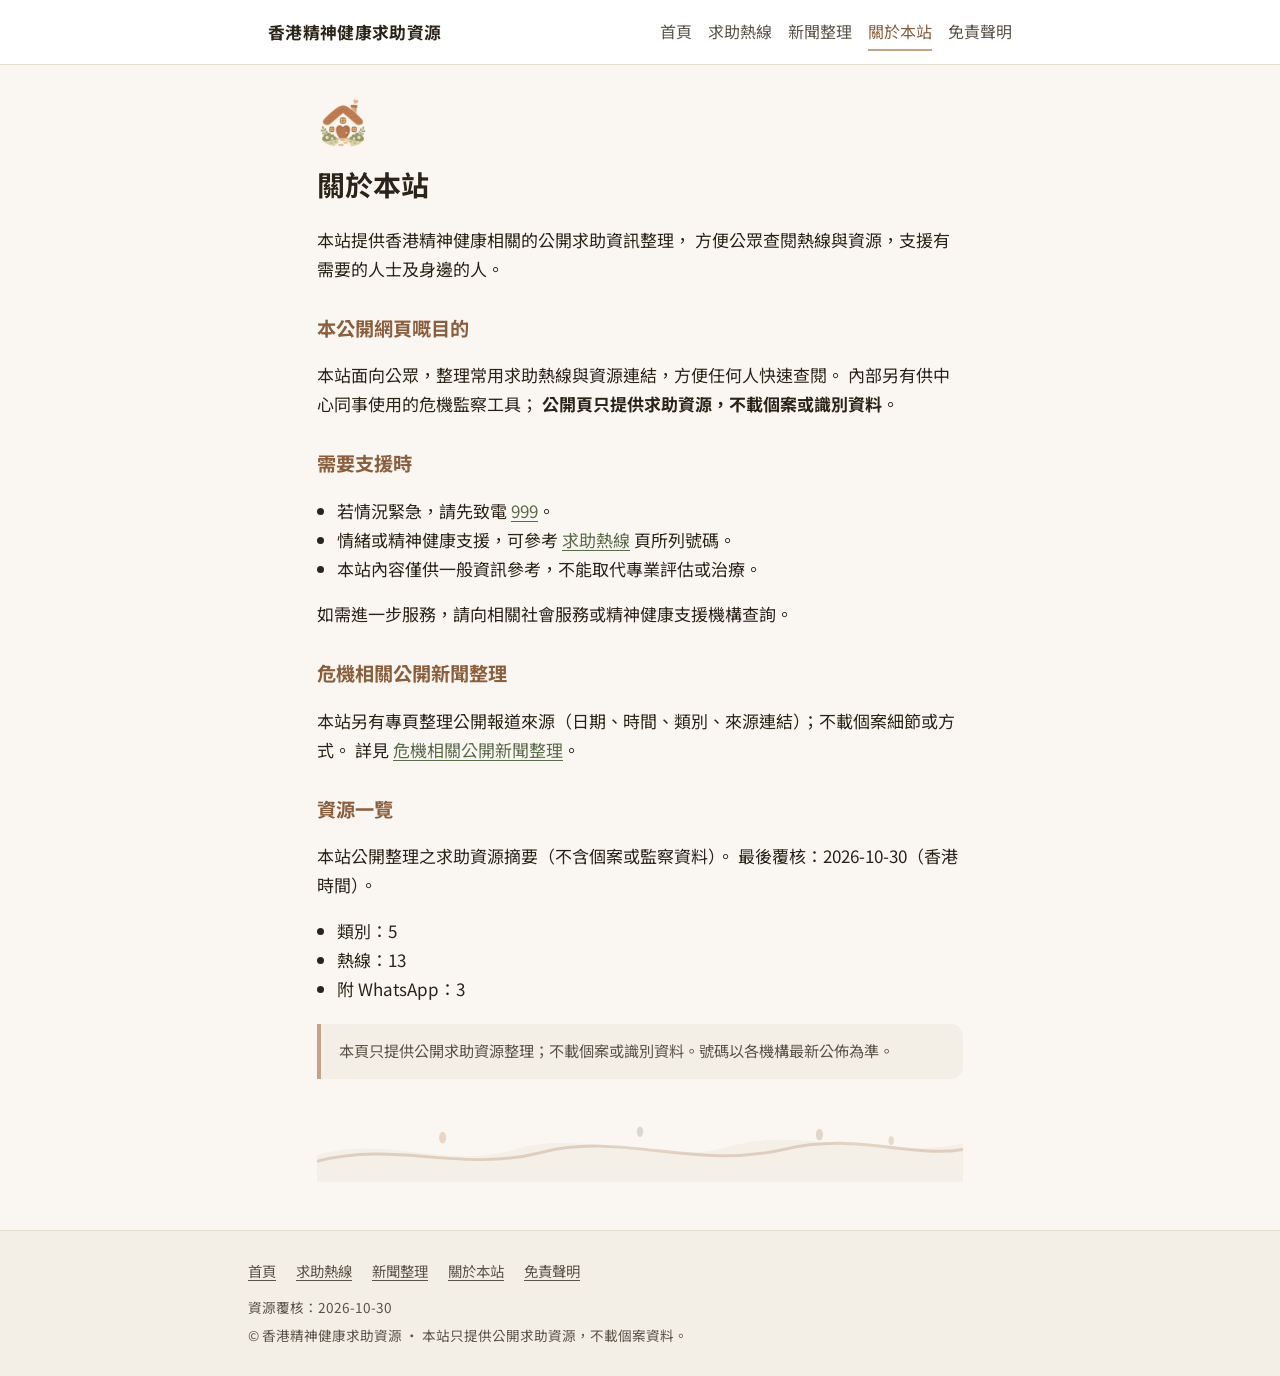
==== commit d220c1c1: "Fix responsive nav: desktop links and mobile drawer" ====
--- a/about.html
+++ b/about.html
@@ -19,12 +19,19 @@
       <a class="brand" href="index.html">
         <span class="brand-name">香港精神健康求助資源</span>
       </a>
+      <nav class="nav nav--desktop" aria-label="主要導覽">
+          <a href="index.html">首頁</a>
+          <a href="hotlines.html">求助熱線</a>
+          <a href="news-overview.html">新聞整理</a>
+          <a href="about.html" aria-current="page">關於本站</a>
+          <a href="disclaimer.html">免責聲明</a>
+        </nav>
       <details class="nav-drawer">
         <summary class="nav-toggle">
           <span class="nav-toggle-label-closed">開啟選單</span>
           <span class="nav-toggle-label-open">關閉選單</span>
         </summary>
-        <nav class="nav" aria-label="主要導覽">
+        <nav class="nav nav--drawer" aria-label="主要導覽">
           <a href="index.html">首頁</a>
           <a href="hotlines.html">求助熱線</a>
           <a href="news-overview.html">新聞整理</a>
--- a/styles.css
+++ b/styles.css
@@ -200,21 +200,18 @@
   border-left-color: var(--accent-soft);
 }
 
-/* Wide: inline nav, hide summary toggle */
+/* Desktop header nav (outside details — avoid display:contents) */
+.nav--desktop {
+  display: none;
+}
+
 @media (min-width: 641px) {
   .header-inner {
     flex-wrap: nowrap;
   }
 
-  .nav-drawer {
-    display: contents;
-  }
-
-  .nav-drawer > summary {
-    display: none;
-  }
-
-  .nav {
+  .nav--desktop {
+    display: flex;
     flex-direction: row;
     flex-wrap: wrap;
     align-items: center;
@@ -224,7 +221,7 @@
     border-top: none;
   }
 
-  .nav a {
+  .nav--desktop a {
     min-height: auto;
     padding: 0.25rem 0;
     border-radius: 0;
@@ -233,11 +230,16 @@
     background: transparent;
   }
 
-  .nav a:hover,
-  .nav a[aria-current="page"] {
+  .nav--desktop a:hover,
+  .nav--desktop a[aria-current="page"] {
     background: transparent;
     border-left-color: transparent;
     border-bottom-color: var(--accent-soft);
+  }
+
+  /* Hide mobile drawer entirely on wide screens */
+  .nav-drawer {
+    display: none;
   }
 }
 
@@ -802,3 +804,108 @@
   font-size: 0.88rem;
   color: var(--ink-muted);
 }
+
+/* —— IG 帖文助手（新聞頁底部） —— */
+.ig-post-helper {
+  margin-top: 2.5rem;
+  padding: 1.35rem 1.25rem 1.5rem;
+  background: var(--bg-card);
+  border: 1px solid var(--border);
+  border-radius: var(--radius);
+  box-shadow: var(--shadow);
+}
+
+.ig-post-helper h2 {
+  margin-top: 0;
+  color: var(--accent);
+}
+
+.ig-post-lead {
+  color: var(--ink-muted);
+  font-size: 0.98rem;
+  max-width: 40em;
+}
+
+.ig-post-layout {
+  display: grid;
+  gap: 1.25rem;
+  align-items: start;
+}
+
+@media (min-width: 640px) {
+  .ig-post-layout {
+    grid-template-columns: minmax(0, 240px) minmax(0, 1fr);
+  }
+}
+
+.ig-post-preview {
+  margin: 0;
+}
+
+.ig-post-image {
+  display: block;
+  width: 100%;
+  max-width: 320px;
+  aspect-ratio: 1 / 1;
+  object-fit: cover;
+  border-radius: var(--radius);
+  border: 1px solid var(--border);
+  background: var(--bg-soft);
+}
+
+.ig-post-image-fallback {
+  max-width: 320px;
+  margin: 0;
+}
+
+.ig-post-meta {
+  margin-top: 0.5rem;
+  font-size: 0.82rem;
+  color: var(--ink-muted);
+  line-height: 1.45;
+}
+
+.ig-post-caption-label {
+  display: block;
+  font-weight: 600;
+  margin-bottom: 0.35rem;
+}
+
+.ig-post-caption {
+  display: block;
+  width: 100%;
+  min-height: 10rem;
+  padding: 0.75rem 0.9rem;
+  font: inherit;
+  line-height: 1.65;
+  color: var(--ink);
+  background: var(--bg-soft);
+  border: 1px solid var(--border);
+  border-radius: 10px;
+  resize: vertical;
+}
+
+.ig-post-actions {
+  display: flex;
+  flex-wrap: wrap;
+  gap: 0.65rem;
+  margin-top: 0.85rem;
+}
+
+.ig-post-actions .btn {
+  cursor: pointer;
+  font-family: inherit;
+}
+
+.ig-post-actions a.btn[hidden],
+.ig-post-actions button[hidden] {
+  display: none !important;
+}
+
+.ig-post-status {
+  min-height: 1.4em;
+  margin: 0.55rem 0 0;
+  font-size: 0.92rem;
+  color: var(--focus);
+  font-weight: 600;
+}
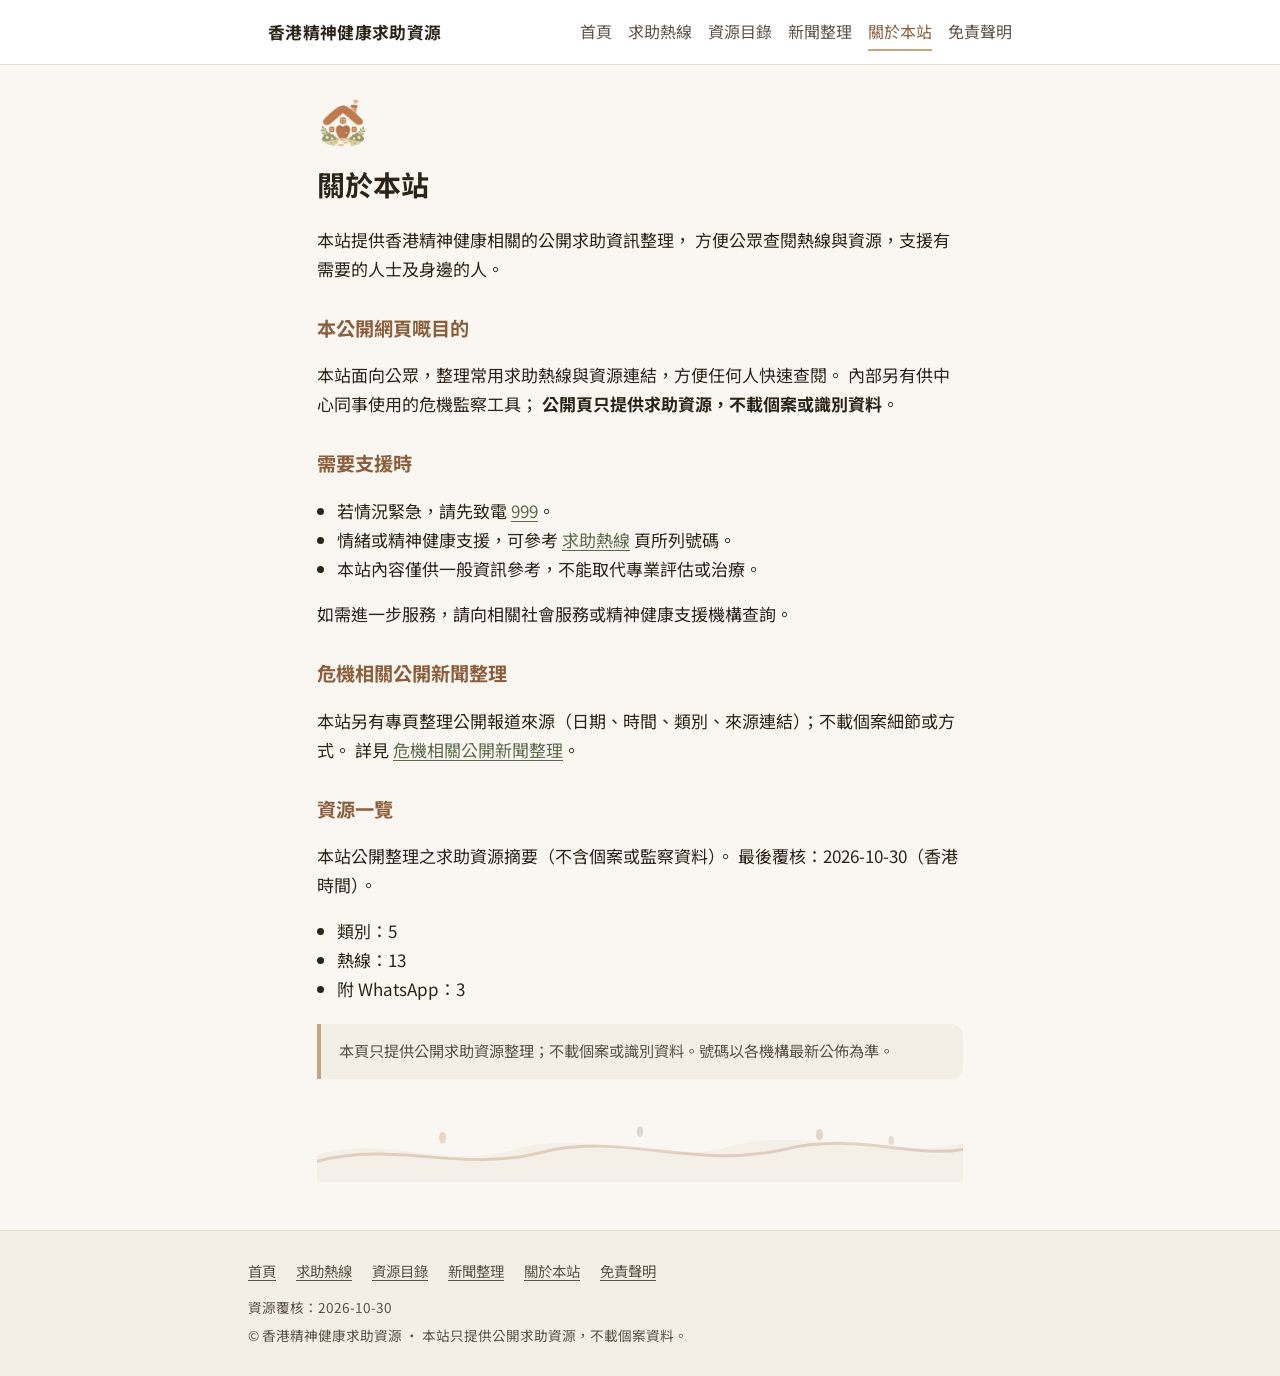
==== commit a913955a: "Launch official resource directory and update site nav" ====
--- a/about.html
+++ b/about.html
@@ -12,7 +12,7 @@
   <link rel="stylesheet" href="styles.css">
 </head>
 <body>
-  <a class="skip-link" href="#main">跳至主要内容</a>
+  <a class="skip-link" href="#main">跳至主要內容</a>
 
   <header class="site-header">
     <div class="header-inner">
@@ -22,6 +22,7 @@
       <nav class="nav nav--desktop" aria-label="主要導覽">
           <a href="index.html">首頁</a>
           <a href="hotlines.html">求助熱線</a>
+          <a href="directory.html">資源目錄</a>
           <a href="news-overview.html">新聞整理</a>
           <a href="about.html" aria-current="page">關於本站</a>
           <a href="disclaimer.html">免責聲明</a>
@@ -34,6 +35,7 @@
         <nav class="nav nav--drawer" aria-label="主要導覽">
           <a href="index.html">首頁</a>
           <a href="hotlines.html">求助熱線</a>
+          <a href="directory.html">資源目錄</a>
           <a href="news-overview.html">新聞整理</a>
           <a href="about.html" aria-current="page">關於本站</a>
           <a href="disclaimer.html">免責聲明</a>
@@ -97,6 +99,7 @@
       <nav class="footer-nav" aria-label="頁尾導覽">
         <a href="index.html">首頁</a>
         <a href="hotlines.html">求助熱線</a>
+        <a href="directory.html">資源目錄</a>
         <a href="news-overview.html">新聞整理</a>
         <a href="about.html">關於本站</a>
         <a href="disclaimer.html">免責聲明</a>
--- a/styles.css
+++ b/styles.css
@@ -89,7 +89,7 @@
   margin: 0 auto;
   padding: 0.85rem 1.25rem;
   display: flex;
-  flex-wrap: wrap;
+  flex-wrap: nowrap;
   align-items: center;
   justify-content: space-between;
   gap: 0.75rem 1.5rem;
@@ -101,6 +101,8 @@
   gap: 0.1rem;
   text-decoration: none;
   color: var(--ink);
+  flex: 1 1 auto;
+  min-width: 0;
 }
 
 .brand:hover {
@@ -116,10 +118,12 @@
 }
 
 
-/* Nav drawer: details/summary on narrow, inline on wide */
+/* Nav drawer: details/summary on narrow; panel absolute so header stays one row */
 .nav-drawer {
   position: relative;
   margin: 0;
+  flex: 0 0 auto;
+  margin-left: auto;
 }
 
 .nav-drawer > summary {
@@ -180,6 +184,22 @@
   border-top: 1px solid var(--border);
 }
 
+/* Mobile drawer panel: only paints when details[open]; keeps toggle top-right */
+.nav--drawer {
+  position: absolute;
+  top: calc(100% + 0.35rem);
+  right: 0;
+  z-index: 60;
+  min-width: min(18rem, calc(100vw - 2rem));
+  margin-top: 0;
+  padding: 0.5rem;
+  border: 1px solid var(--border);
+  border-top: 1px solid var(--border);
+  border-radius: var(--radius);
+  background: var(--bg-card);
+  box-shadow: var(--shadow);
+}
+
 .nav a {
   color: var(--ink-muted);
   text-decoration: none;
@@ -202,7 +222,7 @@
 
 /* Desktop header nav (outside details — avoid display:contents) */
 .nav--desktop {
-  display: none;
+  display: none !important;
 }
 
 @media (min-width: 641px) {
@@ -210,13 +230,18 @@
     flex-wrap: nowrap;
   }
 
+  .brand {
+    flex: 0 1 auto;
+  }
+
   .nav--desktop {
-    display: flex;
+    display: flex !important;
     flex-direction: row;
     flex-wrap: wrap;
     align-items: center;
     gap: 0.35rem 1rem;
     margin-top: 0;
+    margin-left: auto;
     padding: 0;
     border-top: none;
   }
@@ -239,7 +264,7 @@
 
   /* Hide mobile drawer entirely on wide screens */
   .nav-drawer {
-    display: none;
+    display: none !important;
   }
 }
 
@@ -909,3 +934,316 @@
   color: var(--focus);
   font-weight: 600;
 }
+
+/* ========== Directory page (directory.html) ========== */
+.directory-page .emergency-bar {
+  display: flex;
+  flex-wrap: wrap;
+  align-items: center;
+  gap: 0.5rem 1rem;
+  margin: 0 0 1.25rem;
+  padding: 0.85rem 1.1rem;
+  background: var(--urgent-bg);
+  border: 1px solid var(--urgent-border);
+  border-radius: var(--radius);
+  font-size: 0.98rem;
+}
+.directory-page .emergency-bar strong a {
+  color: var(--ink);
+  font-size: 1.15rem;
+}
+.directory-page .privacy-pill {
+  display: inline-block;
+  margin: 0.25rem 0 0;
+  padding: 0.25rem 0.75rem;
+  border-radius: 999px;
+  background: var(--bg-soft);
+  border: 1px solid var(--border);
+  color: var(--ink-muted);
+  font-size: 0.88rem;
+  font-weight: 600;
+}
+.directory-page .identity-panel,
+.directory-page .dir-filters {
+  margin: 0 0 1.25rem;
+  padding: 1rem 1.15rem;
+  background: var(--bg-card);
+  border: 1px solid var(--border);
+  border-radius: var(--radius);
+  box-shadow: var(--shadow);
+}
+.directory-page .identity-panel > summary {
+  cursor: pointer;
+  font-weight: 700;
+  font-size: 1.05rem;
+  color: var(--accent);
+  list-style: none;
+  display: flex;
+  align-items: center;
+  justify-content: space-between;
+  gap: 0.75rem;
+  min-height: 44px;
+}
+.directory-page .identity-panel > summary::-webkit-details-marker { display: none; }
+.directory-page .identity-panel > summary::after {
+  content: "展開";
+  font-size: 0.85rem;
+  font-weight: 600;
+  color: var(--ink-muted);
+}
+.directory-page .identity-panel[open] > summary::after { content: "收起"; }
+.directory-page .identity-body { margin-top: 1rem; }
+.directory-page .id-fieldset {
+  border: 0;
+  margin: 0 0 1rem;
+  padding: 0;
+}
+.directory-page .id-fieldset legend {
+  font-weight: 700;
+  font-size: 0.95rem;
+  color: var(--accent);
+  margin-bottom: 0.45rem;
+  padding: 0;
+}
+.directory-page .id-options {
+  display: flex;
+  flex-wrap: wrap;
+  gap: 0.45rem;
+}
+.directory-page .id-chip {
+  display: inline-flex;
+  align-items: center;
+  gap: 0.35rem;
+  padding: 0.4rem 0.75rem;
+  border-radius: 999px;
+  border: 1px solid var(--border);
+  background: var(--bg-soft);
+  font-size: 0.92rem;
+  cursor: pointer;
+  user-select: none;
+  min-height: 44px;
+}
+.directory-page .id-chip:has(input:checked) {
+  border-color: var(--accent-soft);
+  background: #fff;
+  box-shadow: inset 0 0 0 1px var(--accent-soft);
+}
+.directory-page .id-chip input {
+  margin: 0;
+  accent-color: var(--accent);
+}
+.directory-page .id-actions {
+  display: flex;
+  flex-wrap: wrap;
+  gap: 0.5rem;
+  margin-top: 0.25rem;
+}
+.directory-page .id-actions .btn {
+  cursor: pointer;
+  font-family: inherit;
+  min-height: 44px;
+}
+.directory-page .btn-ghost {
+  background: transparent;
+  color: var(--ink-muted);
+  border: 2px solid var(--border);
+  border-radius: 999px;
+  padding: 0.55rem 1.1rem;
+  font-weight: 600;
+  font-size: 0.95rem;
+  cursor: pointer;
+  font-family: inherit;
+}
+.directory-page .btn-ghost:hover {
+  color: var(--accent);
+  border-color: var(--accent-soft);
+}
+.directory-page .dir-filters h2 {
+  font-size: 1.05rem;
+  margin: 0 0 0.75rem;
+  color: var(--accent);
+}
+.directory-page .results-meta {
+  display: flex;
+  flex-wrap: wrap;
+  align-items: baseline;
+  justify-content: space-between;
+  gap: 0.5rem;
+  margin: 0 0 0.85rem;
+  font-size: 0.95rem;
+  color: var(--ink-muted);
+}
+.directory-page .results-meta strong { color: var(--ink); }
+.directory-page .org-list {
+  list-style: none;
+  margin: 0;
+  padding: 0;
+  display: flex;
+  flex-direction: column;
+  gap: 1rem;
+}
+.directory-page .org-card {
+  background: var(--bg-card);
+  border: 1px solid var(--border);
+  border-radius: var(--radius);
+  padding: 1.15rem 1.25rem;
+  box-shadow: var(--shadow);
+}
+.directory-page .org-card.is-recommended {
+  border-color: var(--accent-soft);
+  box-shadow: 0 2px 14px rgba(139, 94, 60, 0.1);
+  background: linear-gradient(180deg, #fffefb 0%, var(--bg-card) 48%);
+}
+.directory-page .org-card-top {
+  display: flex;
+  flex-wrap: wrap;
+  align-items: flex-start;
+  justify-content: space-between;
+  gap: 0.5rem 0.75rem;
+  margin-bottom: 0.55rem;
+}
+.directory-page .org-name {
+  margin: 0;
+  font-size: 1.2rem;
+  font-weight: 700;
+  line-height: 1.35;
+  color: var(--ink);
+  flex: 1 1 12rem;
+}
+.directory-page .org-name-en {
+  display: block;
+  font-size: 0.88rem;
+  font-weight: 500;
+  color: var(--ink-muted);
+  margin-top: 0.15rem;
+}
+.directory-page .match-tag {
+  display: inline-block;
+  padding: 0.2rem 0.65rem;
+  border-radius: 999px;
+  background: var(--bg-soft);
+  border: 1px solid var(--accent-soft);
+  color: var(--accent);
+  font-size: 0.8rem;
+  font-weight: 700;
+  white-space: nowrap;
+}
+.directory-page .status-tag {
+  display: inline-block;
+  padding: 0.2rem 0.65rem;
+  border-radius: 999px;
+  background: var(--bg-soft);
+  border: 1px solid var(--border);
+  color: var(--ink-muted);
+  font-size: 0.8rem;
+  font-weight: 600;
+  white-space: nowrap;
+}
+.directory-page .org-sectors {
+  display: flex;
+  flex-wrap: wrap;
+  gap: 0.35rem;
+  margin: 0 0 0.65rem;
+}
+.directory-page .sector-chip {
+  display: inline-block;
+  padding: 0.15rem 0.55rem;
+  border-radius: 6px;
+  background: var(--bg-soft);
+  color: var(--ink-muted);
+  font-size: 0.82rem;
+  font-weight: 600;
+}
+.directory-page .org-facts {
+  margin: 0 0 0.65rem;
+  padding: 0;
+  list-style: none;
+  display: grid;
+  gap: 0.35rem;
+  font-size: 0.98rem;
+}
+.directory-page .org-facts li {
+  display: grid;
+  grid-template-columns: 4.5rem 1fr;
+  gap: 0.35rem;
+  align-items: baseline;
+}
+.directory-page .org-facts .lab {
+  color: var(--ink-muted);
+  font-size: 0.88rem;
+  font-weight: 600;
+}
+.directory-page .org-facts .val { color: var(--ink); }
+.directory-page .org-summary {
+  margin: 0 0 0.75rem;
+  color: var(--ink-muted);
+  font-size: 0.98rem;
+  line-height: 1.55;
+}
+.directory-page .org-contact {
+  display: flex;
+  flex-wrap: wrap;
+  gap: 0.5rem 0.85rem;
+  margin: 0 0 0.5rem;
+  align-items: center;
+}
+.directory-page .org-contact a {
+  font-weight: 700;
+  font-size: 1.05rem;
+  min-height: 44px;
+  display: inline-flex;
+  align-items: center;
+}
+.directory-page .org-source {
+  margin: 0.65rem 0 0;
+  font-size: 0.92rem;
+  color: var(--ink-muted);
+  line-height: 1.45;
+}
+.directory-page .org-source a {
+  font-weight: 600;
+  color: var(--link);
+}
+.directory-page .org-source .verified {
+  display: inline-block;
+  margin-left: 0.35rem;
+  white-space: nowrap;
+}
+.directory-page .org-details {
+  margin: 0.35rem 0 0;
+  border-top: 1px solid var(--border);
+  padding-top: 0.35rem;
+}
+.directory-page .org-details > summary {
+  cursor: pointer;
+  font-weight: 600;
+  color: var(--link);
+  min-height: 44px;
+  display: flex;
+  align-items: center;
+  list-style: none;
+}
+.directory-page .org-details > summary::-webkit-details-marker { display: none; }
+.directory-page .org-details-body {
+  margin: 0.25rem 0 0.35rem;
+  color: var(--ink-muted);
+  font-size: 0.95rem;
+}
+.directory-page .org-details-body p { margin: 0 0 0.5rem; }
+.directory-page .empty-state {
+  text-align: center;
+  padding: 2rem 1.25rem;
+  background: var(--bg-soft);
+  border-radius: var(--radius);
+  border: 1px dashed var(--border);
+  color: var(--ink-muted);
+}
+.directory-page .empty-state p { margin: 0 0 0.75rem; }
+.directory-page .dir-load-error {
+  margin: 0 0 1.25rem;
+  padding: 0.85rem 1.1rem;
+  background: var(--bg-soft);
+  border: 1px solid var(--border);
+  border-radius: var(--radius);
+  color: var(--ink-muted);
+}
